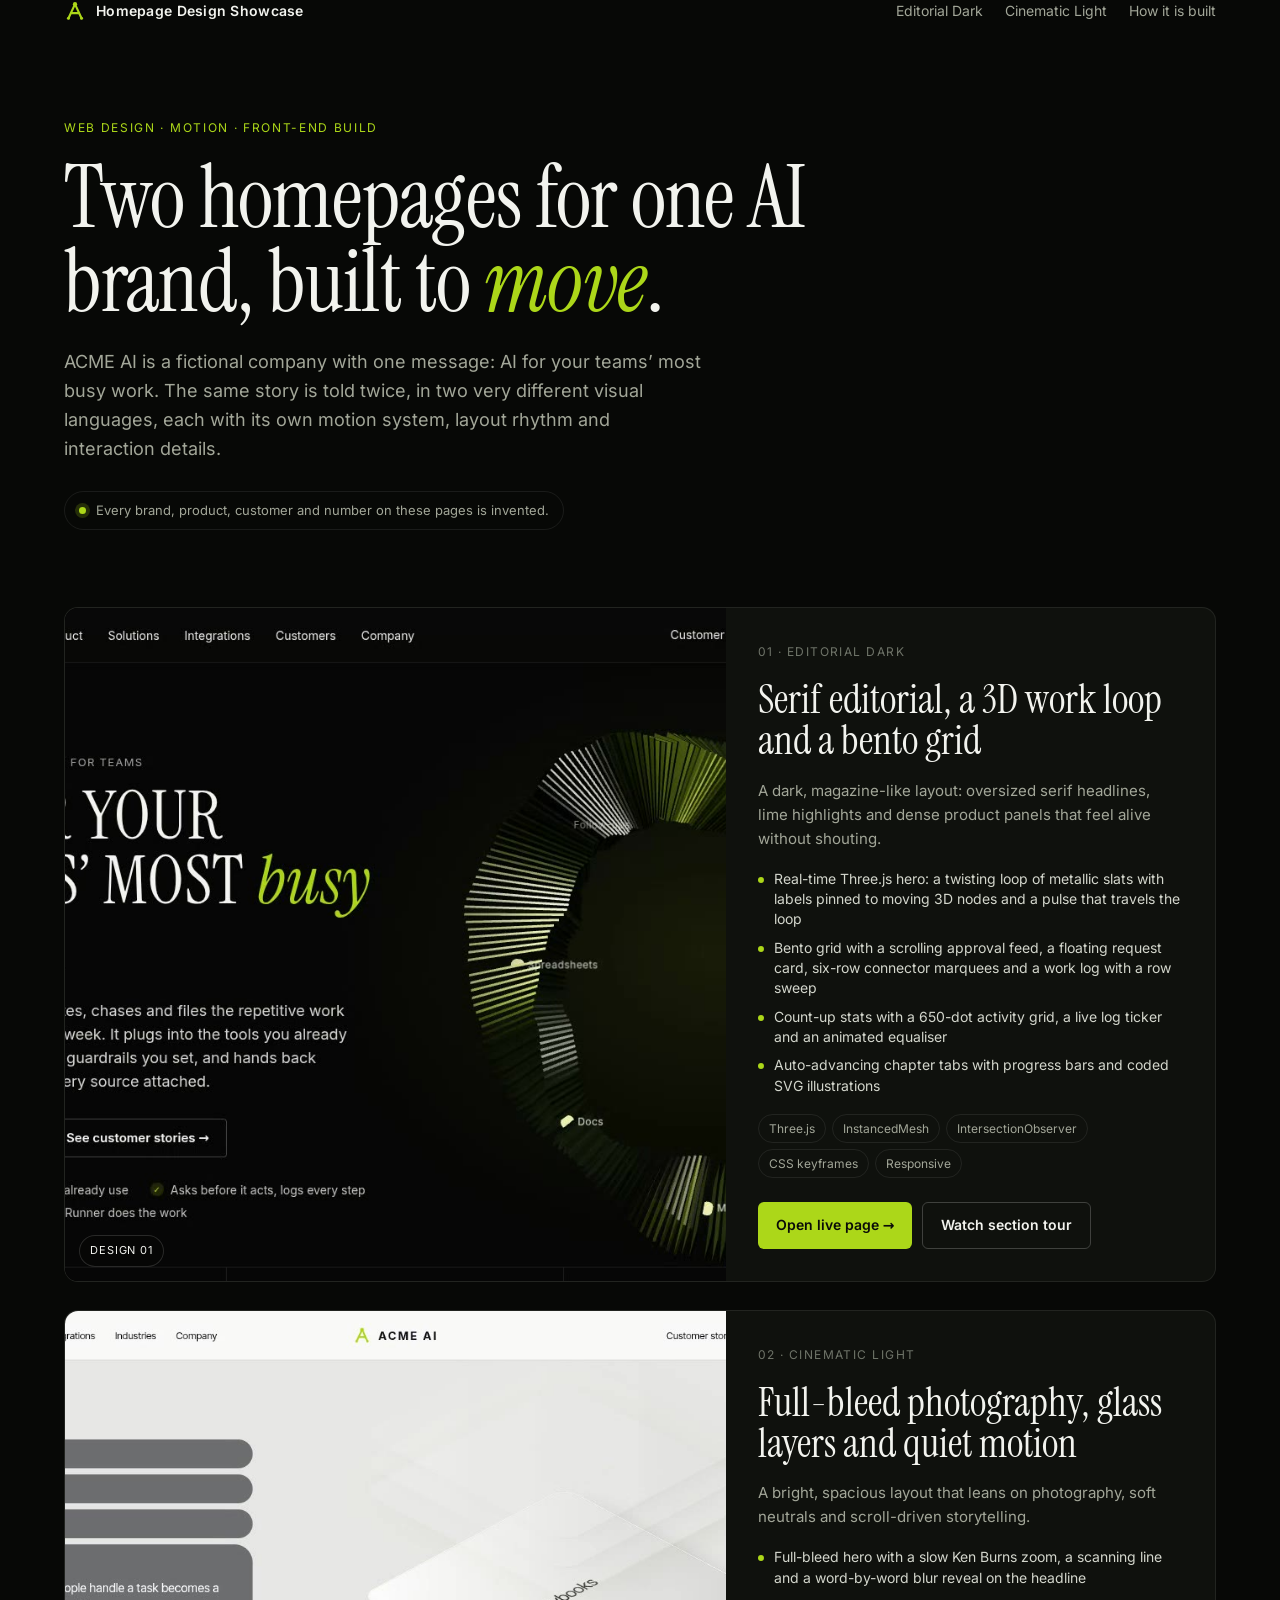
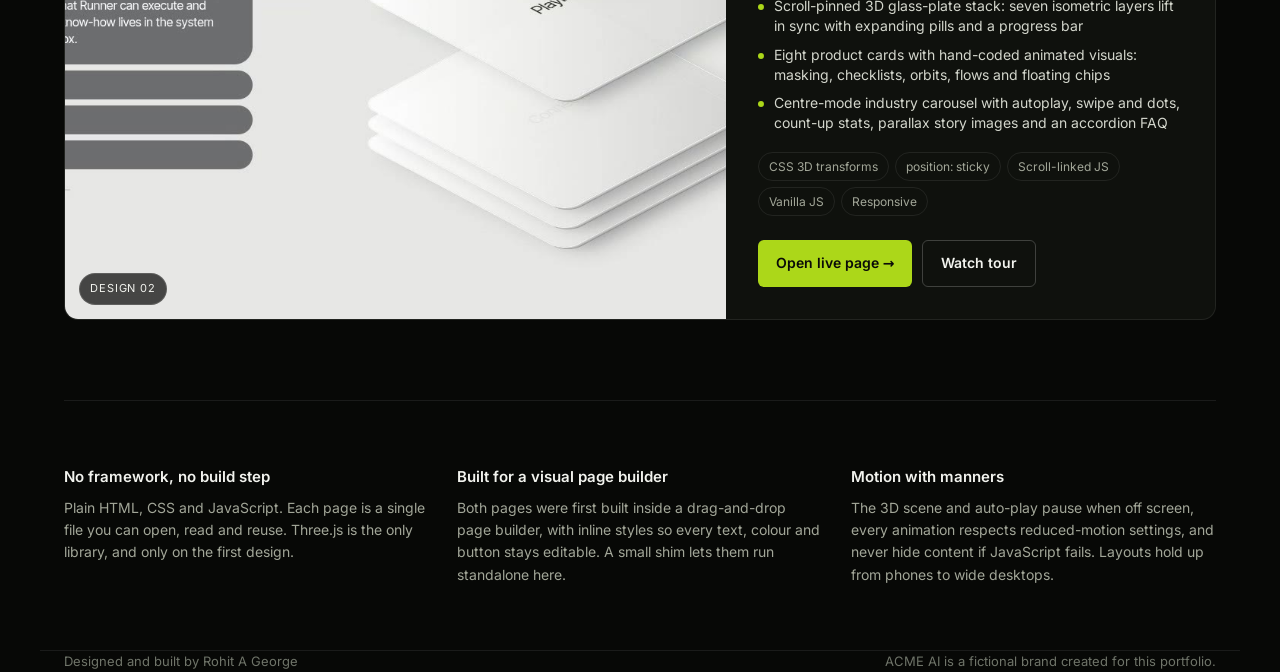
==== index.html @ 74be8eec "Initial commit: ACME AI homepage design showcase Co-Authored-By: Claude Opus 5.5 <noreply@anthropic." ====
<!DOCTYPE html>
<html lang="en">
<head>
<meta charset="utf-8">
<meta name="viewport" content="width=device-width, initial-scale=1">
<title>Homepage Design Showcase</title>
<meta name="description" content="Two animated SaaS homepage concepts for a fictional AI company, ACME AI: an editorial dark build with a Three.js hero and a cinematic light build with a scroll-pinned 3D layer stack.">
<link rel="icon" type="image/svg+xml" href="assets/img/acme-mark.svg">
<link rel="stylesheet" href="assets/fonts/fonts.css">
<style>
  :root { --bg: #070806; --panel: #0F110D; --line: rgba(255,255,255,.08); --ink: #F2F3EE; --muted: #A2A698; --dim: #6F7469; --lime: #ACD719; }
  *, *::before, *::after { box-sizing: border-box; }
  html { -webkit-text-size-adjust: 100%; }
  body { margin: 0; background: var(--bg); color: var(--ink); font: 400 16px/1.6 'Inter', system-ui, sans-serif; -webkit-font-smoothing: antialiased; }
  a { color: inherit; }
  .wrap { max-width: 1200px; margin: 0 auto; padding: 0 24px; }
  header { padding: 28px 0 0; }
  .top { display: flex; align-items: center; justify-content: space-between; gap: 16px; }
  .brand { display: inline-flex; align-items: center; gap: 10px; font-weight: 600; font-size: 14px; letter-spacing: .02em; text-decoration: none; }
  .brand svg { width: 22px; height: 22px; }
  .top nav { display: flex; gap: 22px; font-size: 14px; color: var(--muted); }
  .top nav a { text-decoration: none; transition: color .2s; }
  .top nav a:hover { color: var(--lime); }
  .hero { padding: 96px 0 64px; }
  .eyebrow { color: var(--lime); font-size: 12px; letter-spacing: .14em; text-transform: uppercase; margin: 0 0 18px; }
  h1 { font-family: 'Instrument Serif', Georgia, serif; font-weight: 400; font-size: clamp(44px, 7vw, 86px); line-height: .98; letter-spacing: -.01em; margin: 0 0 24px; max-width: 900px; }
  h1 em { color: var(--lime); }
  .lede { color: var(--muted); font-size: 18px; max-width: 640px; margin: 0; }
  .note { display: inline-flex; gap: 10px; align-items: center; margin-top: 28px; padding: 8px 14px; border: 1px solid var(--line); border-radius: 40px; color: var(--muted); font-size: 13px; }
  .note b { width: 7px; height: 7px; border-radius: 50%; background: var(--lime); box-shadow: 0 0 0 4px rgba(172,215,25,.18); }

  .designs { display: grid; gap: 28px; padding-bottom: 40px; }
  .card { display: grid; grid-template-columns: 1.35fr 1fr; gap: 0; border: 1px solid var(--line); border-radius: 14px; overflow: hidden; background: var(--panel); }
  .media { position: relative; min-height: 380px; background: #000; overflow: hidden; }
  .media video, .media img { position: absolute; inset: 0; width: 100%; height: 100%; object-fit: cover; display: block; }
  .media .tag { position: absolute; left: 14px; bottom: 14px; z-index: 2; font-size: 11px; letter-spacing: .08em; text-transform: uppercase; padding: 6px 10px; border-radius: 30px; background: rgba(7,8,6,.72); border: 1px solid rgba(255,255,255,.14); -webkit-backdrop-filter: blur(8px); backdrop-filter: blur(8px); }
  .body { padding: 34px 32px 32px; display: flex; flex-direction: column; gap: 18px; }
  .num { color: var(--dim); font-size: 12px; letter-spacing: .12em; text-transform: uppercase; }
  h2 { font-family: 'Instrument Serif', Georgia, serif; font-weight: 400; font-size: 40px; line-height: 1.02; margin: 0; }
  .body p { margin: 0; color: var(--muted); font-size: 15px; }
  ul.feat { list-style: none; margin: 0; padding: 0; display: grid; gap: 8px; }
  ul.feat li { display: flex; gap: 10px; font-size: 14px; color: #D3D6CC; line-height: 1.45; }
  ul.feat li::before { content: ""; flex: 0 0 6px; height: 6px; margin-top: 8px; border-radius: 50%; background: var(--lime); }
  .chips { display: flex; flex-wrap: wrap; gap: 6px; }
  .chips span { font-size: 12px; padding: 4px 10px; border-radius: 30px; border: 1px solid var(--line); color: var(--muted); }
  .actions { margin-top: auto; display: flex; flex-wrap: wrap; gap: 10px; padding-top: 6px; }
  .btn { display: inline-flex; align-items: center; gap: 10px; padding: 11px 18px; border-radius: 6px; font-weight: 600; font-size: 14px; text-decoration: none; transition: background-color .2s, transform .2s; }
  .btn-lime { background: var(--lime); color: #0A0B08; }
  .btn-lime:hover { background: #C3EA3A; transform: translateY(-1px); }
  .btn-ghost { border: 1px solid rgba(255,255,255,.2); color: var(--ink); }
  .btn-ghost:hover { background: rgba(255,255,255,.06); }

  .how { border-top: 1px solid var(--line); margin-top: 40px; padding: 64px 0; display: grid; grid-template-columns: repeat(3, 1fr); gap: 28px; }
  .how h3 { font-size: 15px; font-weight: 600; margin: 0 0 8px; }
  .how p { margin: 0; color: var(--muted); font-size: 14px; }
  footer { border-top: 1px solid var(--line); padding: 28px 0 40px; color: var(--dim); font-size: 13px; display: flex; justify-content: space-between; flex-wrap: wrap; gap: 12px; }
  a:focus-visible { outline: 2px solid var(--lime); outline-offset: 3px; }

  @media (max-width: 900px) {
    .card { grid-template-columns: 1fr; }
    .media { min-height: 0; aspect-ratio: 16 / 10; }
    .how { grid-template-columns: 1fr; }
    .top nav { display: none; }
    .hero { padding: 64px 0 44px; }
    .body { padding: 26px 20px 24px; }
    h2 { font-size: 34px; }
  }
  @media (prefers-reduced-motion: reduce) { .media video { display: none; } }
</style>
</head>
<body>
<header class="wrap">
  <div class="top">
    <a class="brand" href="./"><svg viewBox="0 0 32 32" aria-hidden="true"><path d="M6.5 26.5 L16 6 L25.5 26.5" fill="none" stroke="#ACD719" stroke-width="3.1" stroke-linecap="round" stroke-linejoin="round"/><path d="M10.6 19 H21.4" fill="none" stroke="#ACD719" stroke-width="3.1" stroke-linecap="round"/><circle cx="16" cy="6" r="3.1" fill="#ACD719"/><circle cx="6.5" cy="26.5" r="2.2" fill="#ACD719"/><circle cx="25.5" cy="26.5" r="2.2" fill="#ACD719"/></svg>Homepage Design Showcase</a>
    <nav><a href="#editorial">Editorial Dark</a><a href="#cinematic">Cinematic Light</a><a href="#how">How it is built</a></nav>
  </div>
</header>

<main class="wrap">
  <section class="hero">
    <p class="eyebrow">Web design &#183; Motion &#183; Front-end build</p>
    <h1>Two homepages for one AI brand, built to <em>move</em>.</h1>
    <p class="lede">ACME AI is a fictional company with one message: AI for your teams&#8217; most busy work. The same story is told twice, in two very different visual languages, each with its own motion system, layout rhythm and interaction details.</p>
    <p class="note"><b aria-hidden="true"></b>Every brand, product, customer and number on these pages is invented.</p>
  </section>

  <section class="designs">
    <article class="card" id="editorial">
      <div class="media">
        <span class="tag">Design 01</span>
        <video src="assets/previews/editorial-hero.mp4" poster="assets/previews/editorial-dark.jpg" autoplay muted loop playsinline preload="metadata" aria-label="Screen recording of the Editorial Dark homepage hero"></video>
      </div>
      <div class="body">
        <span class="num">01 &#183; Editorial Dark</span>
        <h2>Serif editorial, a 3D work loop and a bento grid</h2>
        <p>A dark, magazine-like layout: oversized serif headlines, lime highlights and dense product panels that feel alive without shouting.</p>
        <ul class="feat">
          <li>Real-time Three.js hero: a twisting loop of metallic slats with labels pinned to moving 3D nodes and a pulse that travels the loop</li>
          <li>Bento grid with a scrolling approval feed, a floating request card, six-row connector marquees and a work log with a row sweep</li>
          <li>Count-up stats with a 650-dot activity grid, a live log ticker and an animated equaliser</li>
          <li>Auto-advancing chapter tabs with progress bars and coded SVG illustrations</li>
        </ul>
        <div class="chips"><span>Three.js</span><span>InstancedMesh</span><span>IntersectionObserver</span><span>CSS keyframes</span><span>Responsive</span></div>
        <div class="actions">
          <a class="btn btn-lime" href="designs/editorial-dark/">Open live page &#8594;</a>
          <a class="btn btn-ghost" href="assets/previews/editorial-sections.mp4">Watch section tour</a>
        </div>
      </div>
    </article>

    <article class="card" id="cinematic">
      <div class="media">
        <span class="tag">Design 02</span>
        <video src="assets/previews/cinematic-tour.mp4" poster="assets/previews/cinematic-light.jpg" autoplay muted loop playsinline preload="metadata" aria-label="Screen recording of the Cinematic Light homepage"></video>
      </div>
      <div class="body">
        <span class="num">02 &#183; Cinematic Light</span>
        <h2>Full-bleed photography, glass layers and quiet motion</h2>
        <p>A bright, spacious layout that leans on photography, soft neutrals and scroll-driven storytelling.</p>
        <ul class="feat">
          <li>Full-bleed hero with a slow Ken Burns zoom, a scanning line and a word-by-word blur reveal on the headline</li>
          <li>Scroll-pinned 3D glass-plate stack: seven isometric layers lift in sync with expanding pills and a progress bar</li>
          <li>Eight product cards with hand-coded animated visuals: masking, checklists, orbits, flows and floating chips</li>
          <li>Centre-mode industry carousel with autoplay, swipe and dots, count-up stats, parallax story images and an accordion FAQ</li>
        </ul>
        <div class="chips"><span>CSS 3D transforms</span><span>position: sticky</span><span>Scroll-linked JS</span><span>Vanilla JS</span><span>Responsive</span></div>
        <div class="actions">
          <a class="btn btn-lime" href="designs/cinematic-light/">Open live page &#8594;</a>
          <a class="btn btn-ghost" href="assets/previews/cinematic-tour.mp4">Watch tour</a>
        </div>
      </div>
    </article>
  </section>

  <section class="how" id="how">
    <div><h3>No framework, no build step</h3><p>Plain HTML, CSS and JavaScript. Each page is a single file you can open, read and reuse. Three.js is the only library, and only on the first design.</p></div>
    <div><h3>Built for a visual page builder</h3><p>Both pages were first built inside a drag-and-drop page builder, with inline styles so every text, colour and button stays editable. A small shim lets them run standalone here.</p></div>
    <div><h3>Motion with manners</h3><p>The 3D scene and auto-play pause when off screen, every animation respects reduced-motion settings, and never hide content if JavaScript fails. Layouts hold up from phones to wide desktops.</p></div>
  </section>
</main>

<footer class="wrap">
  <span>Designed and built by Rohit A George</span>
  <span>ACME AI is a fictional brand created for this portfolio.</span>
</footer>
</body>
</html>
---- assets/fonts/fonts.css ----
/* Self-hosted fonts (SIL Open Font License, via Fontsource) */
@font-face{font-family:'Inter';font-style:normal;font-weight:300;font-display:swap;src:url(inter-latin-300-normal.woff2) format('woff2')}
@font-face{font-family:'Inter';font-style:normal;font-weight:400;font-display:swap;src:url(inter-latin-400-normal.woff2) format('woff2')}
@font-face{font-family:'Inter';font-style:normal;font-weight:500;font-display:swap;src:url(inter-latin-500-normal.woff2) format('woff2')}
@font-face{font-family:'Inter';font-style:normal;font-weight:600;font-display:swap;src:url(inter-latin-600-normal.woff2) format('woff2')}
@font-face{font-family:'Inter';font-style:normal;font-weight:700;font-display:swap;src:url(inter-latin-700-normal.woff2) format('woff2')}
@font-face{font-family:'Instrument Serif';font-style:normal;font-weight:400;font-display:swap;src:url(instrument-serif-latin-400-normal.woff2) format('woff2')}
@font-face{font-family:'Instrument Serif';font-style:italic;font-weight:400;font-display:swap;src:url(instrument-serif-latin-400-italic.woff2) format('woff2')}
@font-face{font-family:'Inter Tight';font-style:normal;font-weight:300;font-display:swap;src:url(inter-tight-latin-300-normal.woff2) format('woff2')}
@font-face{font-family:'Inter Tight';font-style:normal;font-weight:400;font-display:swap;src:url(inter-tight-latin-400-normal.woff2) format('woff2')}
@font-face{font-family:'Inter Tight';font-style:normal;font-weight:500;font-display:swap;src:url(inter-tight-latin-500-normal.woff2) format('woff2')}
@font-face{font-family:'Inter Tight';font-style:normal;font-weight:600;font-display:swap;src:url(inter-tight-latin-600-normal.woff2) format('woff2')}
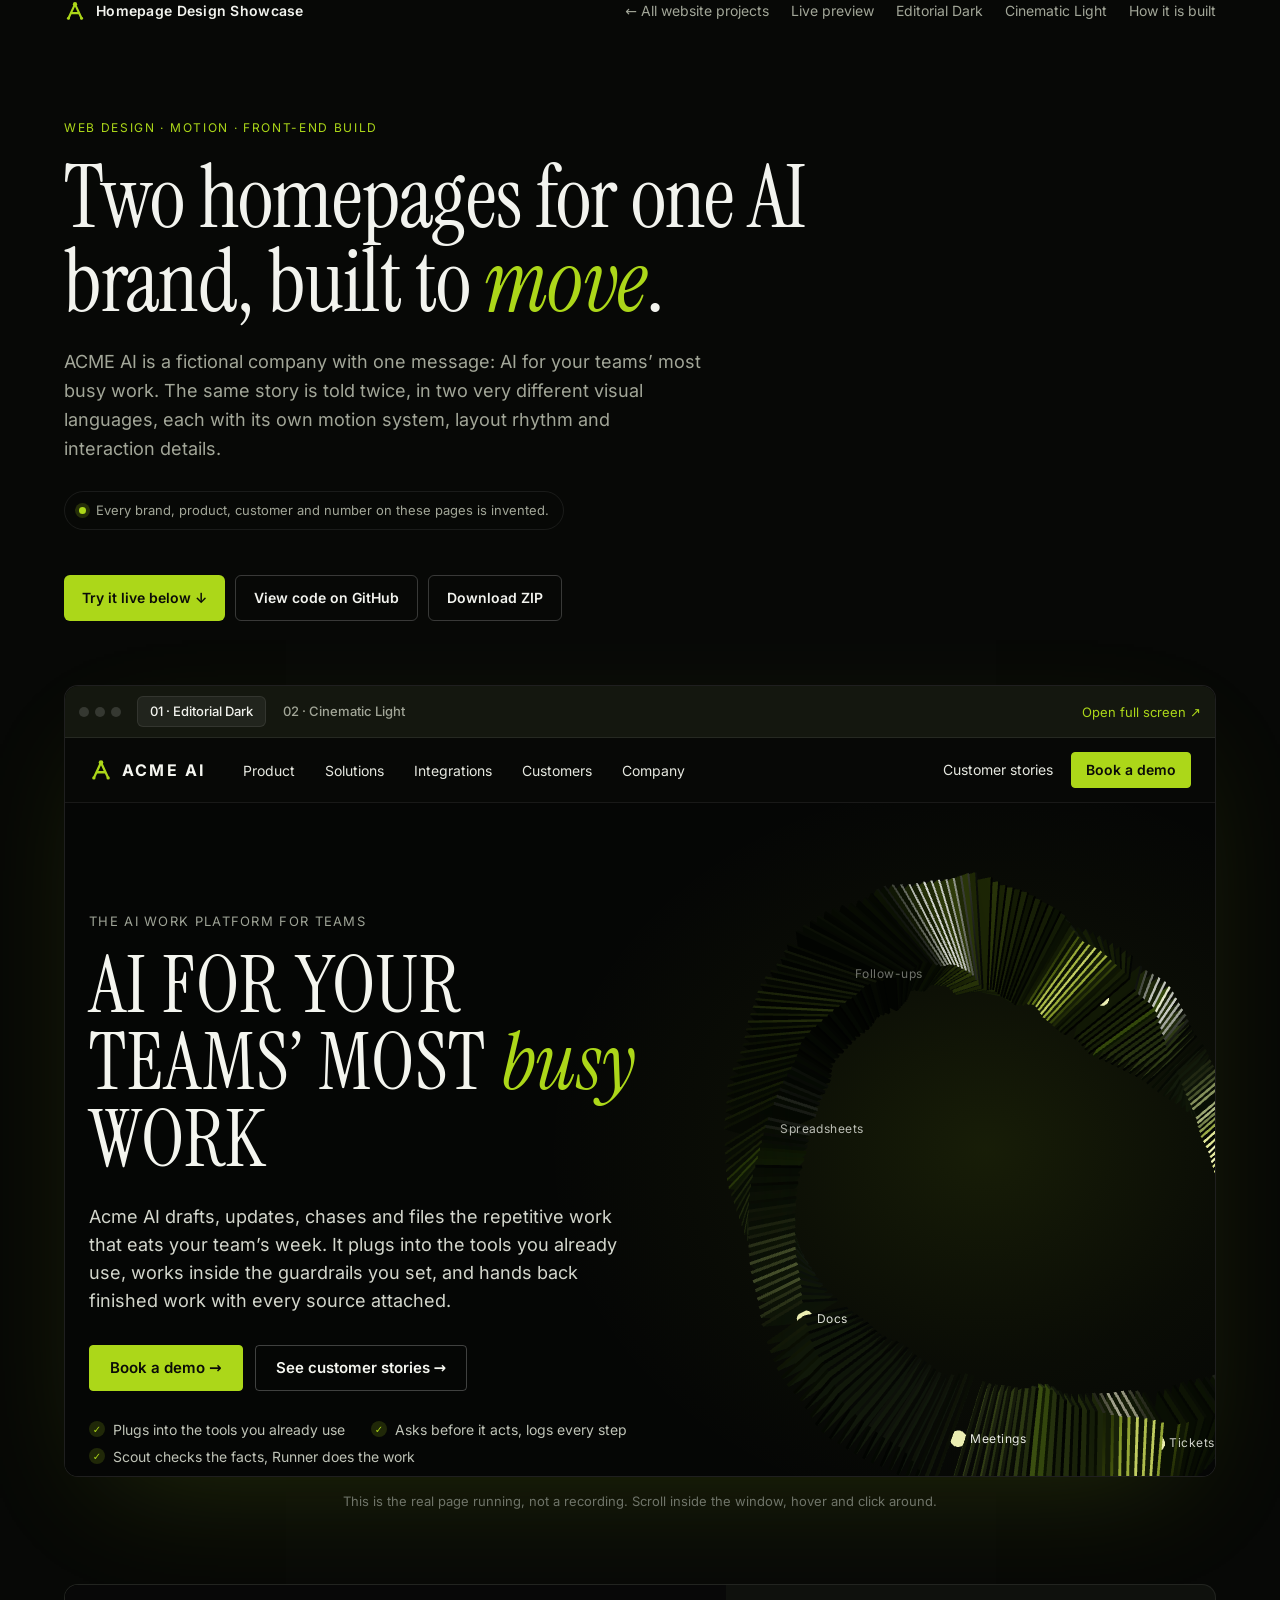
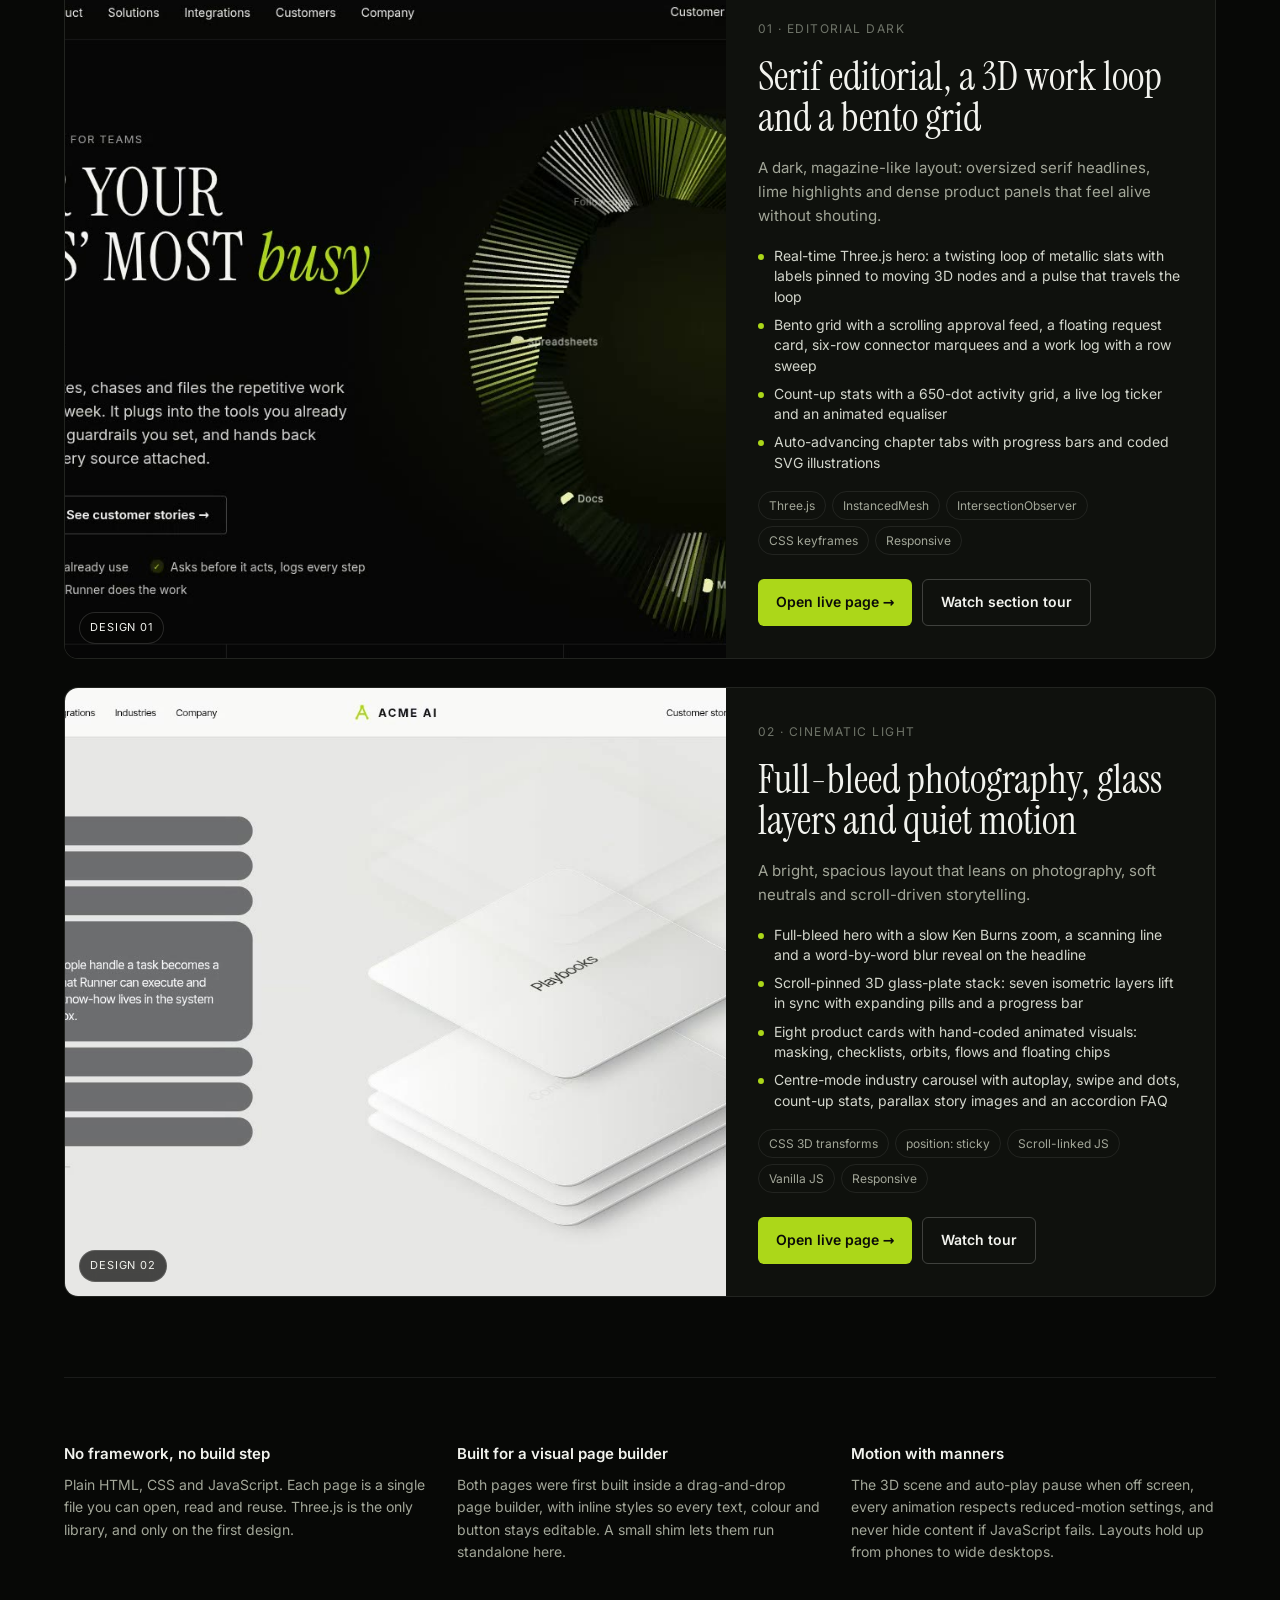
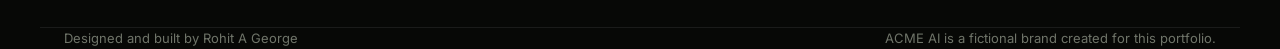
==== commit c4261713: "Add live interactive viewer, portfolio links and live-site README header Co-Authored-By: Claude Opus" ====
--- a/index.html
+++ b/index.html
@@ -50,6 +50,23 @@
   .btn-ghost { border: 1px solid rgba(255,255,255,.2); color: var(--ink); }
   .btn-ghost:hover { background: rgba(255,255,255,.06); }
 
+  .cta-row { display: flex; flex-wrap: wrap; gap: 10px; margin-top: 32px; }
+  .crumb { font-size: 13px; color: var(--dim); text-decoration: none; }
+  .crumb:hover { color: var(--lime); }
+  .live { padding-bottom: 72px; }
+  .viewer { border: 1px solid rgba(255,255,255,.12); border-radius: 14px; overflow: hidden; background: #000; box-shadow: 0 40px 120px -40px rgba(172,215,25,.18); }
+  .chrome { display: flex; align-items: center; gap: 16px; padding: 10px 14px; background: #14170F; border-bottom: 1px solid var(--line); }
+  .dots { display: flex; gap: 6px; }
+  .dots i { width: 10px; height: 10px; border-radius: 50%; background: rgba(255,255,255,.14); }
+  .tabs { display: flex; gap: 4px; flex: 1; min-width: 0; overflow-x: auto; }
+  .tabs button { font: 500 13px/1 'Inter', system-ui, sans-serif; color: var(--muted); background: none; border: 1px solid transparent; border-radius: 6px; padding: 8px 12px; cursor: pointer; white-space: nowrap; }
+  .tabs button:hover { color: var(--ink); }
+  .tabs button[aria-selected="true"] { color: var(--ink); background: rgba(255,255,255,.06); border-color: var(--line); }
+  .full { font-size: 13px; color: var(--lime); text-decoration: none; white-space: nowrap; }
+  .viewer iframe { display: block; width: 100%; height: min(82vh, 880px); border: 0; background: #070806; }
+  .hint { color: var(--dim); font-size: 13px; margin: 14px 0 0; text-align: center; }
+  button:focus-visible { outline: 2px solid var(--lime); outline-offset: 2px; }
+
   .how { border-top: 1px solid var(--line); margin-top: 40px; padding: 64px 0; display: grid; grid-template-columns: repeat(3, 1fr); gap: 28px; }
   .how h3 { font-size: 15px; font-weight: 600; margin: 0 0 8px; }
   .how p { margin: 0; color: var(--muted); font-size: 14px; }
@@ -60,7 +77,9 @@
     .card { grid-template-columns: 1fr; }
     .media { min-height: 0; aspect-ratio: 16 / 10; }
     .how { grid-template-columns: 1fr; }
-    .top nav { display: none; }
+    .top nav a:not(:first-child) { display: none; }
+    .viewer iframe { height: 78vh; }
+    .full { display: none; }
     .hero { padding: 64px 0 44px; }
     .body { padding: 26px 20px 24px; }
     h2 { font-size: 34px; }
@@ -72,7 +91,7 @@
 <header class="wrap">
   <div class="top">
     <a class="brand" href="./"><svg viewBox="0 0 32 32" aria-hidden="true"><path d="M6.5 26.5 L16 6 L25.5 26.5" fill="none" stroke="#ACD719" stroke-width="3.1" stroke-linecap="round" stroke-linejoin="round"/><path d="M10.6 19 H21.4" fill="none" stroke="#ACD719" stroke-width="3.1" stroke-linecap="round"/><circle cx="16" cy="6" r="3.1" fill="#ACD719"/><circle cx="6.5" cy="26.5" r="2.2" fill="#ACD719"/><circle cx="25.5" cy="26.5" r="2.2" fill="#ACD719"/></svg>Homepage Design Showcase</a>
-    <nav><a href="#editorial">Editorial Dark</a><a href="#cinematic">Cinematic Light</a><a href="#how">How it is built</a></nav>
+    <nav><a href="/websites/">&#8592; All website projects</a><a href="#live">Live preview</a><a href="#editorial">Editorial Dark</a><a href="#cinematic">Cinematic Light</a><a href="#how">How it is built</a></nav>
   </div>
 </header>
 
@@ -82,6 +101,26 @@
     <h1>Two homepages for one AI brand, built to <em>move</em>.</h1>
     <p class="lede">ACME AI is a fictional company with one message: AI for your teams&#8217; most busy work. The same story is told twice, in two very different visual languages, each with its own motion system, layout rhythm and interaction details.</p>
     <p class="note"><b aria-hidden="true"></b>Every brand, product, customer and number on these pages is invented.</p>
+    <div class="cta-row">
+      <a class="btn btn-lime" href="#live">Try it live below &#8595;</a>
+      <a class="btn btn-ghost" href="https://github.com/rohitabrahamgeorge/acme-ai-web-showcase">View code on GitHub</a>
+      <a class="btn btn-ghost" href="https://github.com/rohitabrahamgeorge/acme-ai-web-showcase/archive/refs/heads/main.zip">Download ZIP</a>
+    </div>
+  </section>
+
+  <section class="live" id="live" aria-label="Live, interactive preview">
+    <div class="viewer">
+      <div class="chrome">
+        <span class="dots" aria-hidden="true"><i></i><i></i><i></i></span>
+        <div class="tabs" role="tablist">
+          <button role="tab" aria-selected="true" data-src="designs/editorial-dark/">01 &#183; Editorial Dark</button>
+          <button role="tab" aria-selected="false" data-src="designs/cinematic-light/">02 &#183; Cinematic Light</button>
+        </div>
+        <a class="full" id="liveFull" href="designs/editorial-dark/">Open full screen &#8599;</a>
+      </div>
+      <iframe id="liveFrame" src="designs/editorial-dark/" title="Live ACME AI homepage" loading="eager"></iframe>
+    </div>
+    <p class="hint">This is the real page running, not a recording. Scroll inside the window, hover and click around.</p>
   </section>
 
   <section class="designs">
@@ -143,5 +182,18 @@
   <span>Designed and built by Rohit A George</span>
   <span>ACME AI is a fictional brand created for this portfolio.</span>
 </footer>
+<script>
+  /* Live viewer: switch which design runs in the frame */
+  (function () {
+    var frame = document.getElementById("liveFrame"), full = document.getElementById("liveFull");
+    document.querySelectorAll(".tabs button").forEach(function (btn) {
+      btn.addEventListener("click", function () {
+        document.querySelectorAll(".tabs button").forEach(function (b) { b.setAttribute("aria-selected", b === btn); });
+        frame.src = btn.dataset.src;
+        full.href = btn.dataset.src;
+      });
+    });
+  })();
+</script>
 </body>
 </html>
